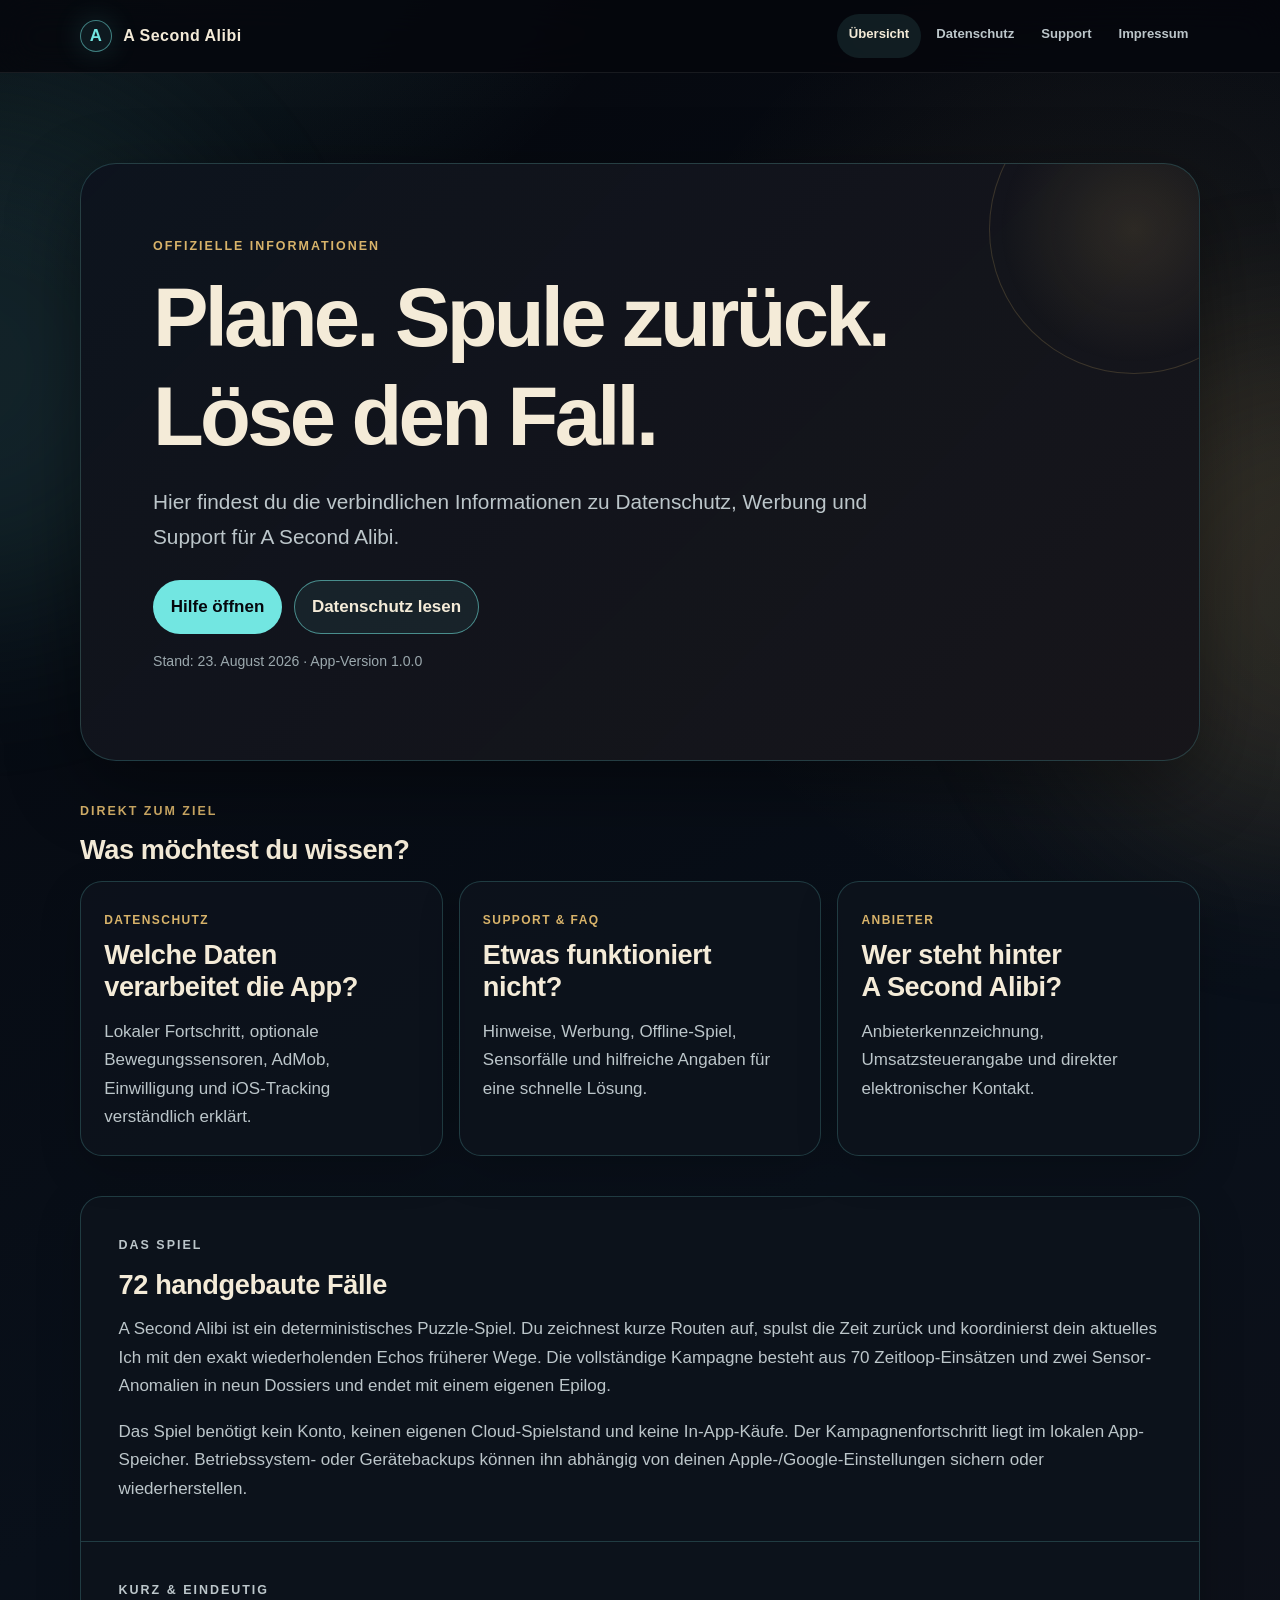
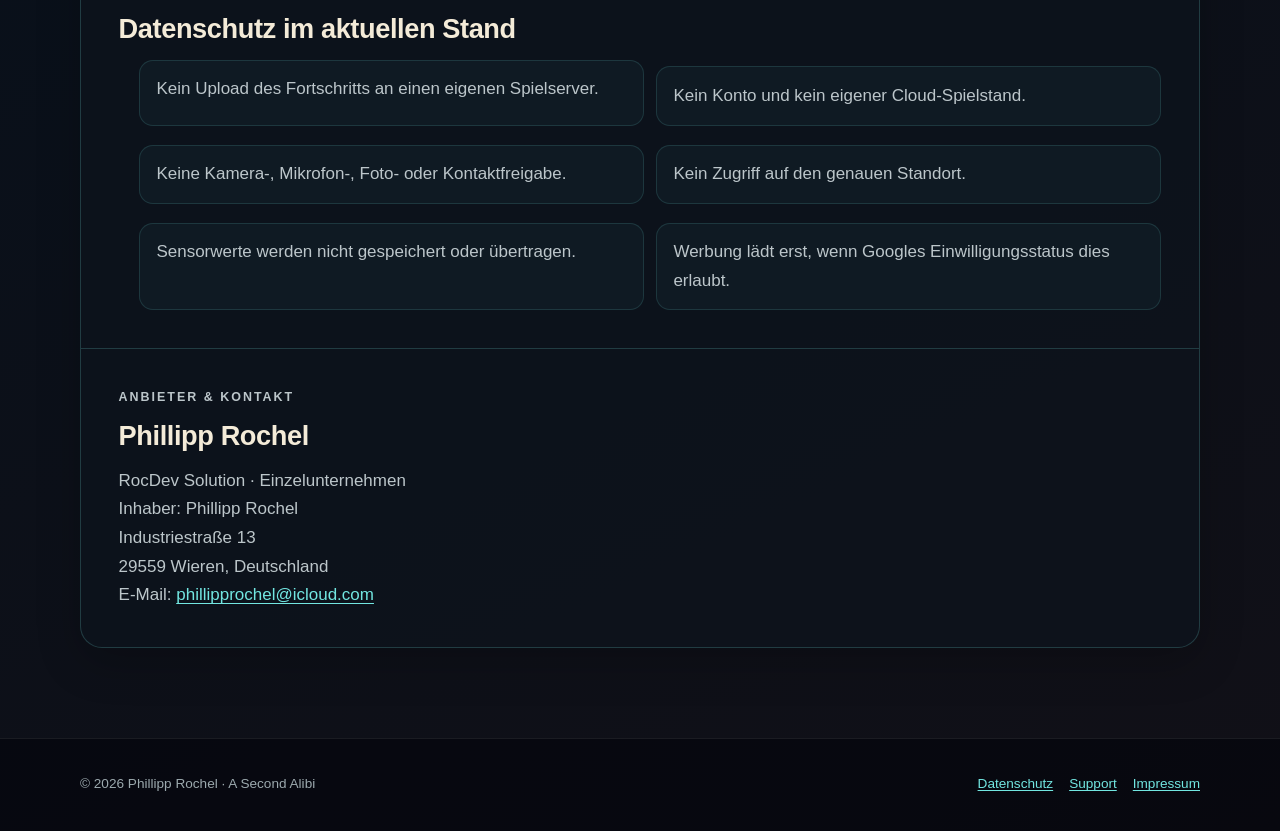
==== index.html @ b624cdd2 "Publish A Second Alibi legal and support pages" ====
<!doctype html>
<html lang="de">
<head>
  <meta charset="utf-8">
  <meta name="viewport" content="width=device-width, initial-scale=1">
  <meta name="color-scheme" content="dark">
  <meta name="theme-color" content="#05070d">
  <meta name="description" content="Offizielle Rechts- und Supportseiten für A Second Alibi: Datenschutz, Hilfe und Impressum.">
  <link rel="canonical" href="https://coreytaylor211.github.io/a-second-alibi-legal/">
  <link rel="stylesheet" href="style.css">
  <title>A Second Alibi · Recht &amp; Support</title>
</head>
<body>
  <a class="skip-link" href="#inhalt">Zum Inhalt springen</a>
  <header class="site-header">
    <div class="nav-shell">
      <a class="brand" href="index.html" aria-label="A Second Alibi – Startseite">
        <span class="brand-mark" aria-hidden="true">A</span>
        <span>A Second Alibi</span>
      </a>
      <nav class="site-nav" aria-label="Hauptnavigation">
        <a href="index.html" aria-current="page">Übersicht</a>
        <a href="datenschutz.html">Datenschutz</a>
        <a href="support.html">Support</a>
        <a href="impressum.html">Impressum</a>
      </nav>
    </div>
  </header>

  <main id="inhalt" class="page-shell">
    <section class="hero" aria-labelledby="haupttitel">
      <p class="eyebrow">Offizielle Informationen</p>
      <h1 id="haupttitel">Plane. Spule zurück. Löse den Fall.</h1>
      <p class="lead">Hier findest du die verbindlichen Informationen zu Datenschutz, Werbung und Support für A Second Alibi.</p>
      <div class="actions">
        <a class="button" href="support.html">Hilfe öffnen</a>
        <a class="button secondary" href="datenschutz.html">Datenschutz lesen</a>
      </div>
      <p class="meta">Stand: 23. August 2026 · App-Version 1.0.0</p>
    </section>

    <section aria-labelledby="direkt" style="margin-top: 2.5rem">
      <p class="eyebrow">Direkt zum Ziel</p>
      <h2 id="direkt">Was möchtest du wissen?</h2>
      <div class="grid">
        <a class="card" href="datenschutz.html">
          <span class="card-label">Datenschutz</span>
          <h2>Welche Daten verarbeitet die App?</h2>
          <p>Lokaler Fortschritt, optionale Bewegungssensoren, AdMob, Einwilligung und iOS-Tracking verständlich erklärt.</p>
        </a>
        <a class="card" href="support.html">
          <span class="card-label">Support &amp; FAQ</span>
          <h2>Etwas funktioniert nicht?</h2>
          <p>Hinweise, Werbung, Offline-Spiel, Sensorfälle und hilfreiche Angaben für eine schnelle Lösung.</p>
        </a>
        <a class="card" href="impressum.html">
          <span class="card-label">Anbieter</span>
          <h2>Wer steht hinter A Second Alibi?</h2>
          <p>Anbieterkennzeichnung, Umsatzsteuerangabe und direkter elektronischer Kontakt.</p>
        </a>
      </div>
    </section>

    <section class="document" aria-labelledby="spiel" style="margin-top: 2.5rem">
      <div class="section">
        <p class="eyebrow">Das Spiel</p>
        <h2 id="spiel">72 handgebaute Fälle</h2>
        <p>A Second Alibi ist ein deterministisches Puzzle-Spiel. Du zeichnest kurze Routen auf, spulst die Zeit zurück und koordinierst dein aktuelles Ich mit den exakt wiederholenden Echos früherer Wege. Die vollständige Kampagne besteht aus 70 Zeitloop-Einsätzen und zwei Sensor-Anomalien in neun Dossiers und endet mit einem eigenen Epilog.</p>
        <p>Das Spiel benötigt kein Konto, keinen eigenen Cloud-Spielstand und keine In-App-Käufe. Der Kampagnenfortschritt liegt im lokalen App-Speicher. Betriebssystem- oder Gerätebackups können ihn abhängig von deinen Apple-/Google-Einstellungen sichern oder wiederherstellen.</p>
      </div>

      <div class="section">
        <p class="eyebrow">Kurz &amp; eindeutig</p>
        <h2>Datenschutz im aktuellen Stand</h2>
        <ul class="status-list">
          <li>Kein Upload des Fortschritts an einen eigenen Spielserver.</li>
          <li>Kein Konto und kein eigener Cloud-Spielstand.</li>
          <li>Keine Kamera-, Mikrofon-, Foto- oder Kontaktfreigabe.</li>
          <li>Kein Zugriff auf den genauen Standort.</li>
          <li>Sensorwerte werden nicht gespeichert oder übertragen.</li>
          <li>Werbung lädt erst, wenn Googles Einwilligungsstatus dies erlaubt.</li>
        </ul>
      </div>

      <div class="section">
        <p class="eyebrow">Anbieter &amp; Kontakt</p>
        <h2>Phillipp Rochel</h2>
        <address>
          RocDev Solution · Einzelunternehmen<br>
          Inhaber: Phillipp Rochel<br>
          Industriestraße 13<br>
          29559 Wieren, Deutschland<br>
          E-Mail: <a href="mailto:phillipprochel@icloud.com?subject=A%20Second%20Alibi%20Support">phillipprochel@icloud.com</a>
        </address>
      </div>
    </section>
  </main>

  <footer class="site-footer">
    <div class="footer-shell">
      <span>© 2026 Phillipp Rochel · A Second Alibi</span>
      <nav class="footer-links" aria-label="Fußnavigation">
        <a href="datenschutz.html">Datenschutz</a>
        <a href="support.html">Support</a>
        <a href="impressum.html">Impressum</a>
      </nav>
    </div>
  </footer>
</body>
</html>
---- style.css ----
:root {
  color-scheme: dark;
  --ink: #05070d;
  --deep: #0d131d;
  --panel: rgba(13, 19, 29, 0.86);
  --panel-strong: rgba(16, 24, 36, 0.96);
  --line: rgba(114, 230, 225, 0.2);
  --text: #f4ebd8;
  --muted: #bcc6ca;
  --cyan: #72e6e1;
  --gold: #d8b36a;
  --danger: #f0a4a4;
  --shadow: 0 24px 72px rgba(0, 0, 0, 0.4);
  --radius: 22px;
  font-family: ui-rounded, "SF Pro Rounded", "SF Pro Display", -apple-system,
    BlinkMacSystemFont, "Segoe UI", sans-serif;
}

* {
  box-sizing: border-box;
}

html {
  scroll-behavior: smooth;
}

body {
  min-height: 100vh;
  margin: 0;
  color: var(--text);
  background:
    radial-gradient(circle at 12% -10%, rgba(114, 230, 225, 0.15), transparent 34rem),
    radial-gradient(circle at 88% 18%, rgba(216, 179, 106, 0.11), transparent 31rem),
    linear-gradient(155deg, #05070d 0%, #09101a 52%, #111017 100%);
  font-size: 17px;
  line-height: 1.68;
}

body::before,
body::after {
  position: fixed;
  z-index: -1;
  width: 32rem;
  height: 32rem;
  border-radius: 50%;
  content: "";
  filter: blur(94px);
  opacity: 0.12;
  pointer-events: none;
}

body::before {
  top: 7rem;
  left: -18rem;
  background: var(--cyan);
}

body::after {
  right: -18rem;
  bottom: 3rem;
  background: var(--gold);
}

a {
  color: var(--cyan);
  text-decoration-thickness: 0.08em;
  text-underline-offset: 0.18em;
}

a:hover {
  color: #b9fbf8;
}

a:focus-visible,
button:focus-visible {
  outline: 3px solid var(--gold);
  outline-offset: 4px;
  border-radius: 6px;
}

.skip-link {
  position: fixed;
  z-index: 100;
  top: 0.75rem;
  left: 0.75rem;
  padding: 0.7rem 1rem;
  color: var(--ink);
  background: var(--gold);
  border-radius: 10px;
  font-weight: 850;
  transform: translateY(-180%);
}

.skip-link:focus {
  transform: translateY(0);
}

.site-header {
  position: sticky;
  z-index: 20;
  top: 0;
  border-bottom: 1px solid rgba(255, 255, 255, 0.08);
  background: rgba(5, 7, 13, 0.84);
  backdrop-filter: blur(18px);
  -webkit-backdrop-filter: blur(18px);
}

.nav-shell,
.page-shell,
.footer-shell {
  width: min(1120px, calc(100% - 2rem));
  margin-inline: auto;
}

.nav-shell {
  display: flex;
  align-items: center;
  justify-content: space-between;
  min-height: 72px;
  gap: 1rem;
}

.brand {
  display: inline-flex;
  flex: 0 0 auto;
  align-items: center;
  gap: 0.7rem;
  color: var(--text);
  font-size: 1rem;
  font-weight: 850;
  letter-spacing: 0.03em;
  text-decoration: none;
}

.brand-mark {
  display: grid;
  width: 2rem;
  height: 2rem;
  place-items: center;
  border: 1px solid rgba(114, 230, 225, 0.5);
  border-radius: 50%;
  color: var(--cyan);
  background: rgba(114, 230, 225, 0.08);
  box-shadow: 0 0 30px rgba(114, 230, 225, 0.16);
  font-size: 1.05rem;
}

.site-nav {
  display: flex;
  flex-wrap: wrap;
  justify-content: flex-end;
  gap: 0.25rem;
}

.site-nav a {
  min-height: 44px;
  padding: 0.55rem 0.72rem;
  border-radius: 999px;
  color: var(--muted);
  font-size: 0.82rem;
  font-weight: 750;
  text-decoration: none;
}

.site-nav a:hover,
.site-nav a[aria-current="page"] {
  color: var(--text);
  background: rgba(114, 230, 225, 0.1);
}

.page-shell {
  padding-block: clamp(2.8rem, 7vw, 6.5rem);
}

.hero {
  position: relative;
  overflow: hidden;
  padding: clamp(2rem, 6vw, 4.5rem);
  border: 1px solid var(--line);
  border-radius: clamp(24px, 4vw, 36px);
  background:
    linear-gradient(135deg, rgba(13, 19, 29, 0.98), rgba(24, 21, 25, 0.9)),
    var(--panel-strong);
  box-shadow: var(--shadow);
}

.hero::after {
  position: absolute;
  top: -5rem;
  right: -5rem;
  width: 18rem;
  height: 18rem;
  border: 1px solid rgba(216, 179, 106, 0.2);
  border-radius: 50%;
  background: radial-gradient(circle, rgba(216, 179, 106, 0.13), transparent 66%);
  content: "";
  pointer-events: none;
}

.eyebrow {
  margin: 0 0 0.8rem;
  color: var(--gold);
  font-size: 0.78rem;
  font-weight: 850;
  letter-spacing: 0.16em;
  text-transform: uppercase;
}

h1,
h2,
h3 {
  line-height: 1.18;
  text-wrap: balance;
}

h1 {
  max-width: 18ch;
  margin: 0;
  font-size: clamp(2.35rem, 7vw, 5.2rem);
  letter-spacing: -0.045em;
}

h2 {
  margin: 0 0 0.9rem;
  color: var(--text);
  font-size: clamp(1.25rem, 3vw, 1.7rem);
  letter-spacing: -0.015em;
}

h3 {
  margin: 1.5rem 0 0.5rem;
  color: var(--gold);
  font-size: 1.05rem;
}

p,
ul,
ol {
  margin-top: 0;
}

.lead {
  max-width: 67ch;
  margin: 1.2rem 0 0;
  color: var(--muted);
  font-size: clamp(1.05rem, 2.4vw, 1.3rem);
}

.meta {
  margin-top: 1rem;
  color: #9ca9ae;
  font-size: 0.88rem;
}

.actions {
  display: flex;
  flex-wrap: wrap;
  gap: 0.75rem;
  margin-top: 1.6rem;
}

.button {
  display: inline-flex;
  align-items: center;
  justify-content: center;
  min-height: 48px;
  padding: 0.72rem 1.05rem;
  border: 1px solid rgba(114, 230, 225, 0.55);
  border-radius: 999px;
  color: var(--ink);
  background: var(--cyan);
  font-weight: 850;
  text-decoration: none;
}

.button:hover {
  color: var(--ink);
  background: #a4f5f1;
}

.button.secondary {
  color: var(--text);
  background: rgba(114, 230, 225, 0.07);
}

.grid {
  display: grid;
  grid-template-columns: repeat(3, minmax(0, 1fr));
  gap: 1rem;
}

.card {
  display: block;
  min-height: 100%;
  padding: 1.45rem;
  border: 1px solid var(--line);
  border-radius: var(--radius);
  color: var(--muted);
  background: var(--panel);
  box-shadow: 0 14px 42px rgba(0, 0, 0, 0.2);
  text-decoration: none;
}

.card:hover {
  border-color: rgba(114, 230, 225, 0.5);
  color: var(--muted);
  transform: translateY(-2px);
}

.card h2 {
  margin-top: 0.35rem;
}

.card p:last-child,
.section > :last-child,
.notice > :last-child {
  margin-bottom: 0;
}

.card-label {
  color: var(--gold);
  font-size: 0.75rem;
  font-weight: 850;
  letter-spacing: 0.12em;
  text-transform: uppercase;
}

.document-layout {
  display: grid;
  grid-template-columns: minmax(210px, 0.29fr) minmax(0, 1fr);
  align-items: start;
  gap: 1.25rem;
  margin-top: 1.25rem;
}

.document {
  overflow: hidden;
  border: 1px solid var(--line);
  border-radius: var(--radius);
  background: var(--panel);
  box-shadow: 0 14px 44px rgba(0, 0, 0, 0.22);
}

.section {
  padding: clamp(1.35rem, 4vw, 2.35rem);
  scroll-margin-top: 6rem;
}

.section + .section {
  border-top: 1px solid var(--line);
}

.section p,
.section li,
.notice {
  color: var(--muted);
}

.section strong,
.notice strong {
  color: var(--text);
}

.section ul,
.section ol {
  padding-left: 1.3rem;
}

.section li + li {
  margin-top: 0.42rem;
}

.toc {
  position: sticky;
  top: 6rem;
  padding: 1.25rem;
  border: 1px solid var(--line);
  border-radius: var(--radius);
  background: var(--panel);
}

.toc h2 {
  font-size: 1rem;
}

.toc ol {
  margin: 0;
  padding-left: 1.25rem;
}

.toc li + li {
  margin-top: 0.42rem;
}

.toc a {
  color: var(--muted);
  font-size: 0.88rem;
}

.notice {
  margin: 1rem;
  padding: 1.1rem 1.2rem;
  border: 1px solid rgba(216, 179, 106, 0.35);
  border-radius: 16px;
  background: rgba(216, 179, 106, 0.07);
}

.status-list {
  display: grid;
  grid-template-columns: repeat(2, minmax(0, 1fr));
  gap: 0.75rem;
  padding: 0;
  list-style: none;
}

.status-list li {
  padding: 0.9rem 1rem;
  border: 1px solid rgba(114, 230, 225, 0.14);
  border-radius: 14px;
  background: rgba(114, 230, 225, 0.04);
}

.steps {
  padding: 0;
  counter-reset: steps;
  list-style: none;
}

.steps li {
  display: grid;
  grid-template-columns: 2.1rem 1fr;
  align-items: start;
  gap: 0.75rem;
  counter-increment: steps;
}

.steps li::before {
  display: grid;
  width: 2rem;
  height: 2rem;
  place-items: center;
  border: 1px solid rgba(114, 230, 225, 0.4);
  border-radius: 50%;
  color: var(--cyan);
  content: counter(steps);
  font-weight: 850;
}

address {
  color: var(--muted);
  font-style: normal;
}

.site-footer {
  border-top: 1px solid rgba(255, 255, 255, 0.08);
  background: rgba(5, 7, 13, 0.7);
}

.footer-shell {
  display: flex;
  align-items: center;
  justify-content: space-between;
  min-height: 92px;
  gap: 1rem;
  color: #9ca9ae;
  font-size: 0.85rem;
}

.footer-links {
  display: flex;
  flex-wrap: wrap;
  justify-content: flex-end;
  gap: 1rem;
}

@media (max-width: 820px) {
  .nav-shell,
  .footer-shell {
    align-items: flex-start;
    flex-direction: column;
    justify-content: center;
    padding-block: 0.8rem;
  }

  .site-nav,
  .footer-links {
    justify-content: flex-start;
  }

  .grid,
  .document-layout {
    grid-template-columns: 1fr;
  }

  .toc {
    position: static;
  }

  .status-list {
    grid-template-columns: 1fr;
  }
}

@media (max-width: 520px) {
  body {
    font-size: 16px;
  }

  .nav-shell,
  .page-shell,
  .footer-shell {
    width: min(100% - 1.1rem, 1120px);
  }

  .site-nav a {
    padding-inline: 0.55rem;
  }
}

@media (prefers-reduced-motion: reduce) {
  html {
    scroll-behavior: auto;
  }

  *,
  *::before,
  *::after {
    transition-duration: 0.01ms !important;
  }
}

@media print {
  :root {
    color-scheme: light;
  }

  body {
    color: #111;
    background: #fff;
  }

  .site-header,
  .site-footer,
  .skip-link,
  .actions,
  .toc {
    display: none;
  }

  .page-shell {
    width: 100%;
    padding: 0;
  }

  .hero,
  .document,
  .section {
    color: #111;
    border: 0;
    background: #fff;
    box-shadow: none;
  }

  .section p,
  .section li,
  .lead,
  .meta,
  .eyebrow,
  address {
    color: #222;
  }

  a,
  .section a,
  .notice,
  .notice a {
    color: #111;
  }
}
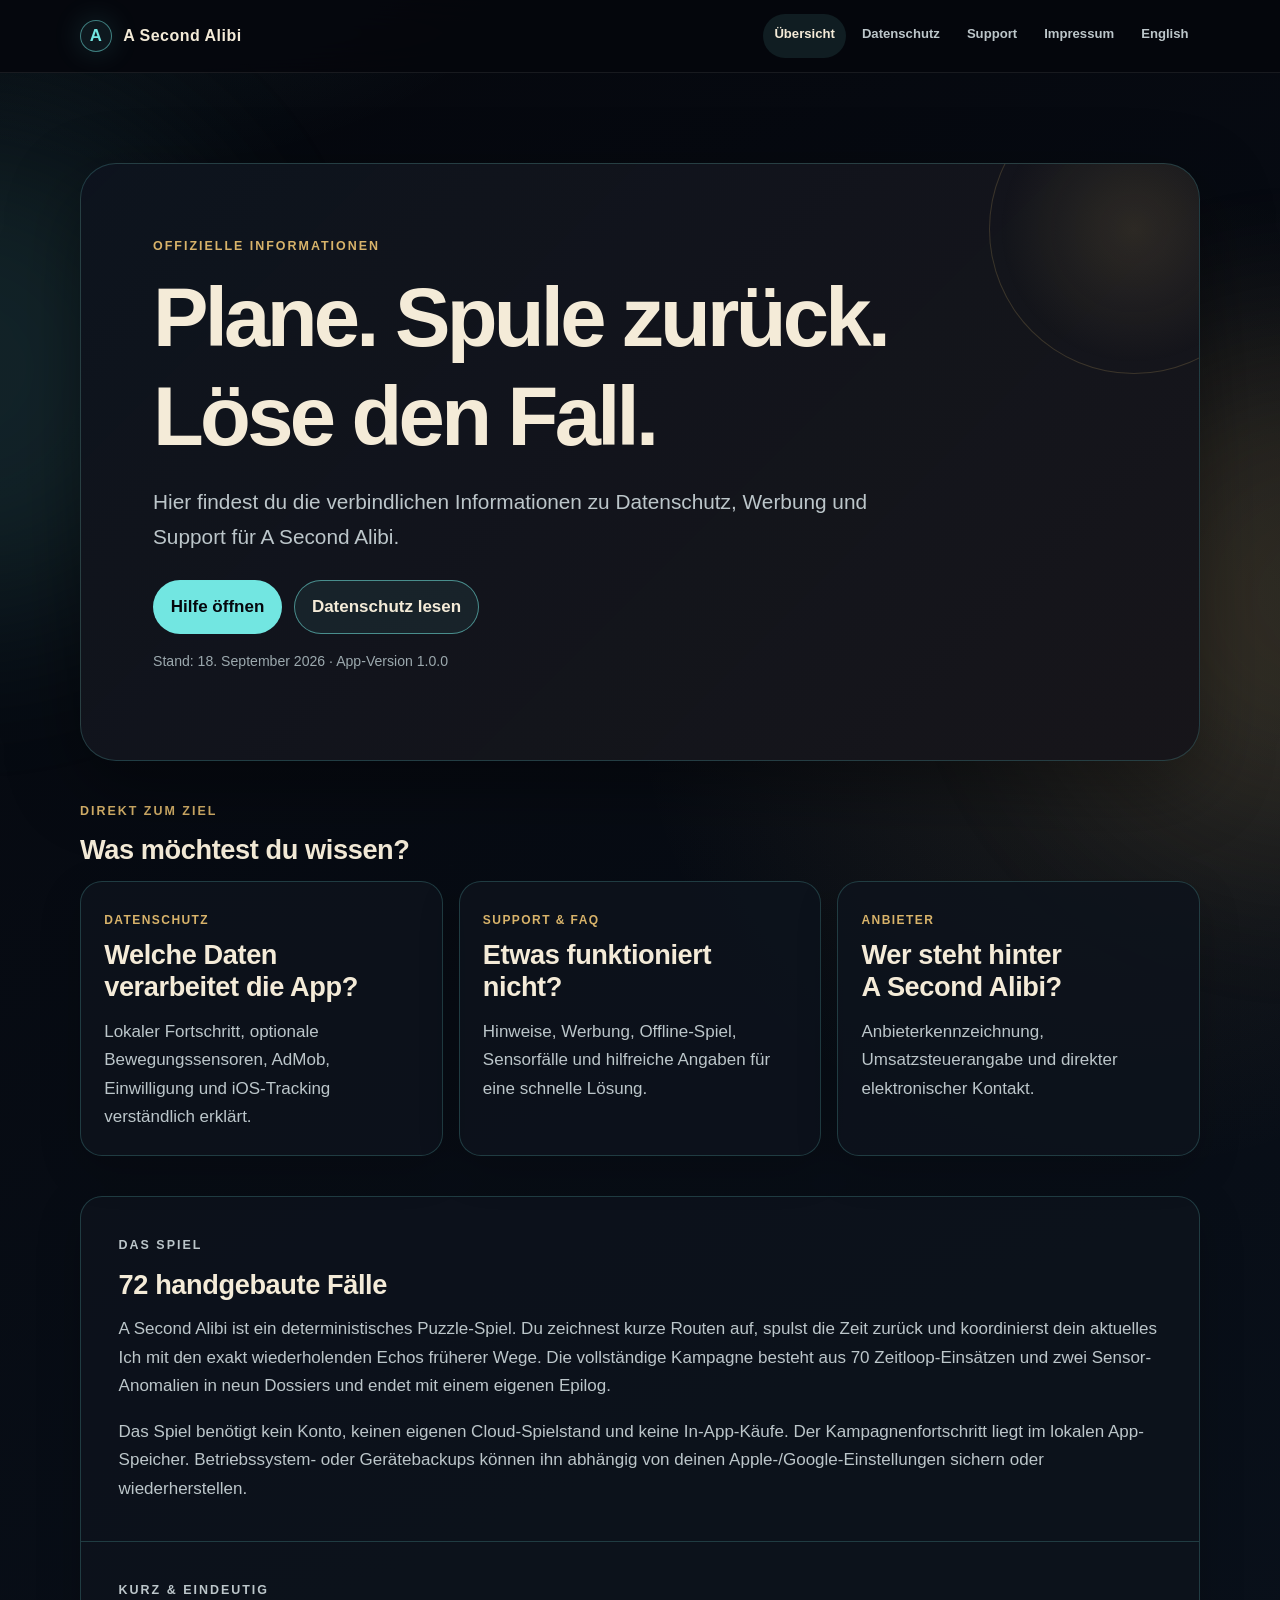
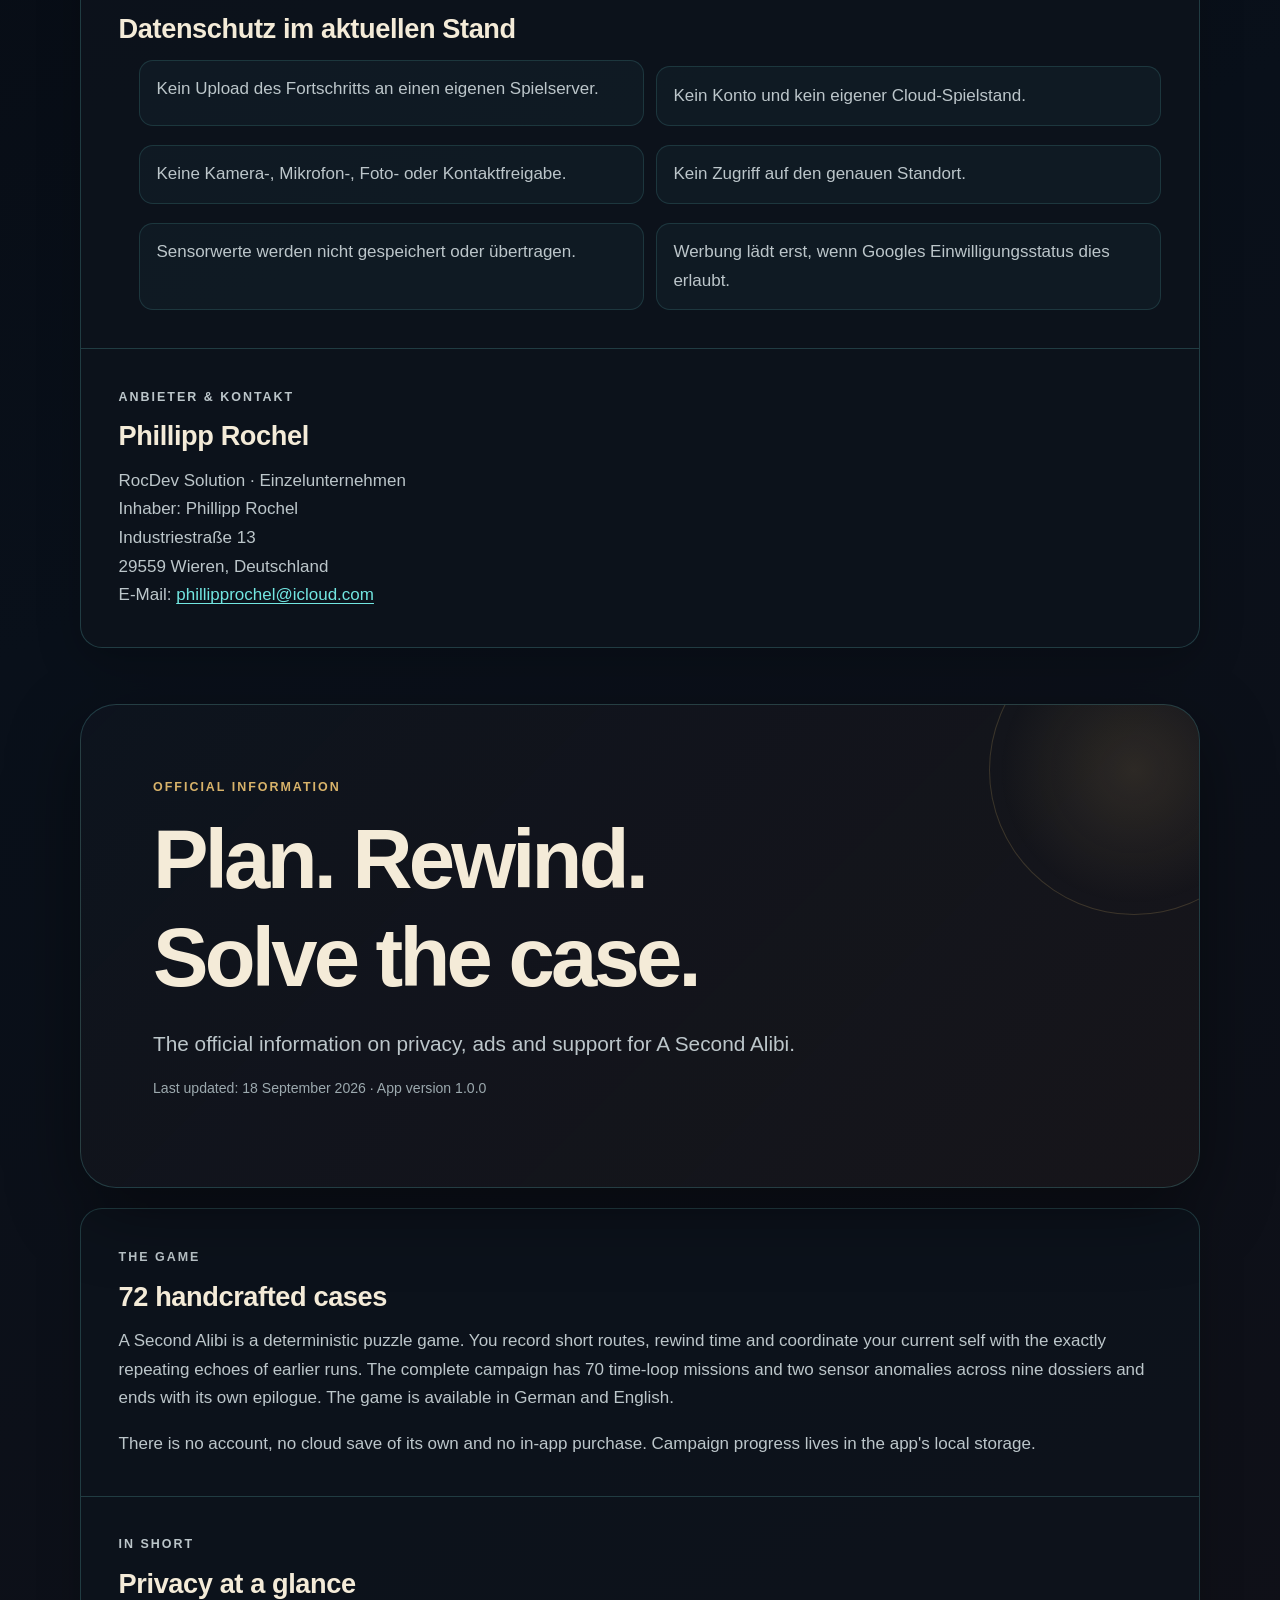
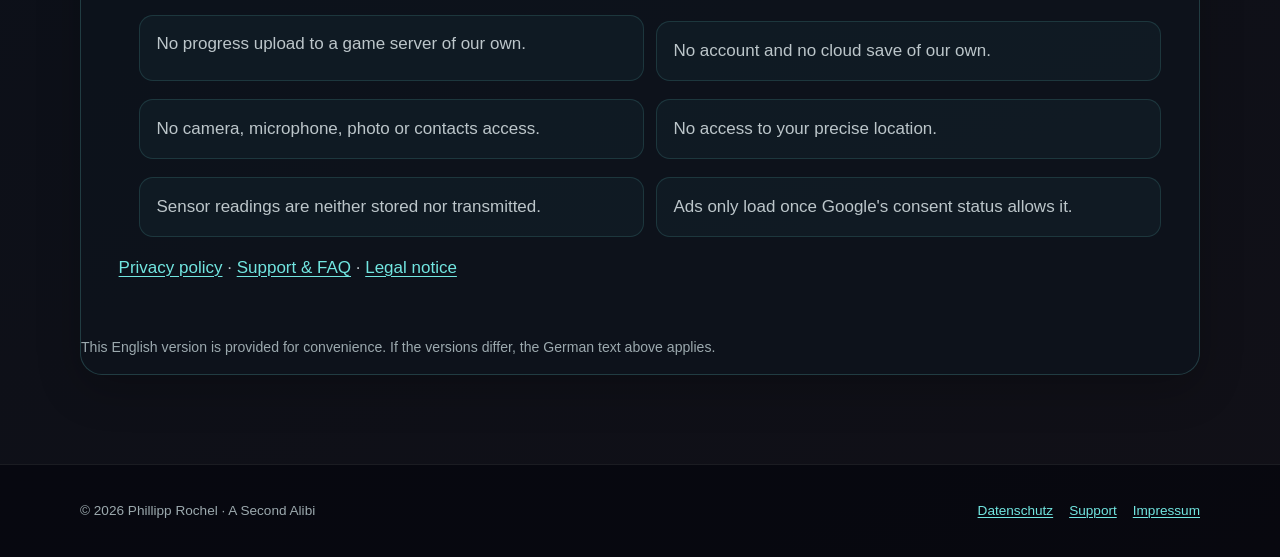
==== commit b04d807b: "Add English versions and describe the in-app ATT prompt Every page now carries an English section un" ====
--- a/index.html
+++ b/index.html
@@ -23,6 +23,7 @@
         <a href="datenschutz.html">Datenschutz</a>
         <a href="support.html">Support</a>
         <a href="impressum.html">Impressum</a>
+        <a href="#en" hreflang="en" lang="en">English</a>
       </nav>
     </div>
   </header>
@@ -36,7 +37,7 @@
         <a class="button" href="support.html">Hilfe öffnen</a>
         <a class="button secondary" href="datenschutz.html">Datenschutz lesen</a>
       </div>
-      <p class="meta">Stand: 23. August 2026 · App-Version 1.0.0</p>
+      <p class="meta">Stand: 18. September 2026 · App-Version 1.0.0</p>
     </section>
 
     <section aria-labelledby="direkt" style="margin-top: 2.5rem">
@@ -94,6 +95,37 @@
         </address>
       </div>
     </section>
+
+    <div id="en" lang="en" style="margin-top: 3.5rem; scroll-margin-top: 6rem">
+      <section class="hero" aria-labelledby="title-en">
+        <p class="eyebrow">Official information</p>
+        <h1 id="title-en">Plan. Rewind. Solve the case.</h1>
+        <p class="lead">The official information on privacy, ads and support for A Second Alibi.</p>
+        <p class="meta">Last updated: 18 September 2026 · App version 1.0.0</p>
+      </section>
+      <div class="document" style="margin-top: 1.25rem">
+        <section class="section">
+          <p class="eyebrow">The game</p>
+          <h2>72 handcrafted cases</h2>
+          <p>A Second Alibi is a deterministic puzzle game. You record short routes, rewind time and coordinate your current self with the exactly repeating echoes of earlier runs. The complete campaign has 70 time-loop missions and two sensor anomalies across nine dossiers and ends with its own epilogue. The game is available in German and English.</p>
+          <p>There is no account, no cloud save of its own and no in-app purchase. Campaign progress lives in the app's local storage.</p>
+        </section>
+        <section class="section">
+          <p class="eyebrow">In short</p>
+          <h2>Privacy at a glance</h2>
+          <ul class="status-list">
+            <li>No progress upload to a game server of our own.</li>
+            <li>No account and no cloud save of our own.</li>
+            <li>No camera, microphone, photo or contacts access.</li>
+            <li>No access to your precise location.</li>
+            <li>Sensor readings are neither stored nor transmitted.</li>
+            <li>Ads only load once Google's consent status allows it.</li>
+          </ul>
+          <p><a href="datenschutz.html#en">Privacy policy</a> · <a href="support.html#en">Support &amp; FAQ</a> · <a href="impressum.html#en">Legal notice</a></p>
+        </section>
+        <p class="meta">This English version is provided for convenience. If the versions differ, the German text above applies.</p>
+      </div>
+    </div>
   </main>
 
   <footer class="site-footer">
